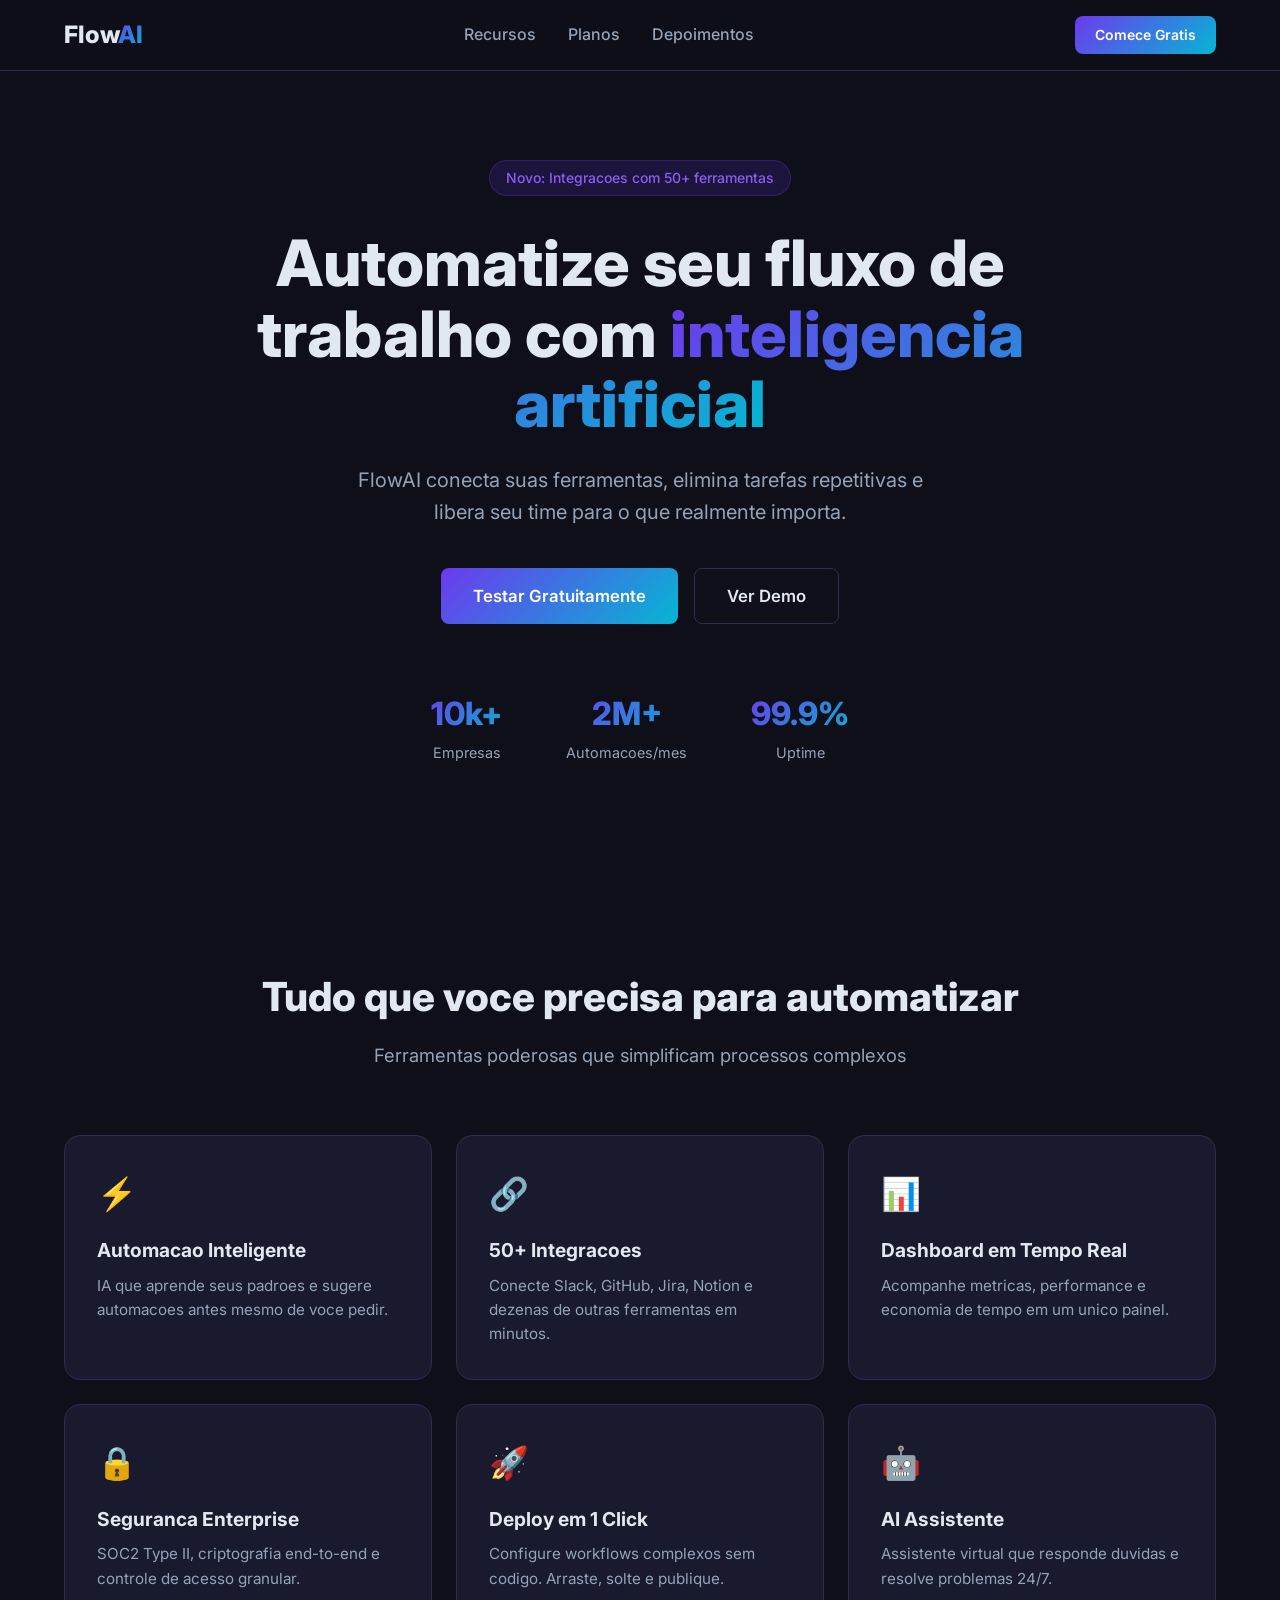
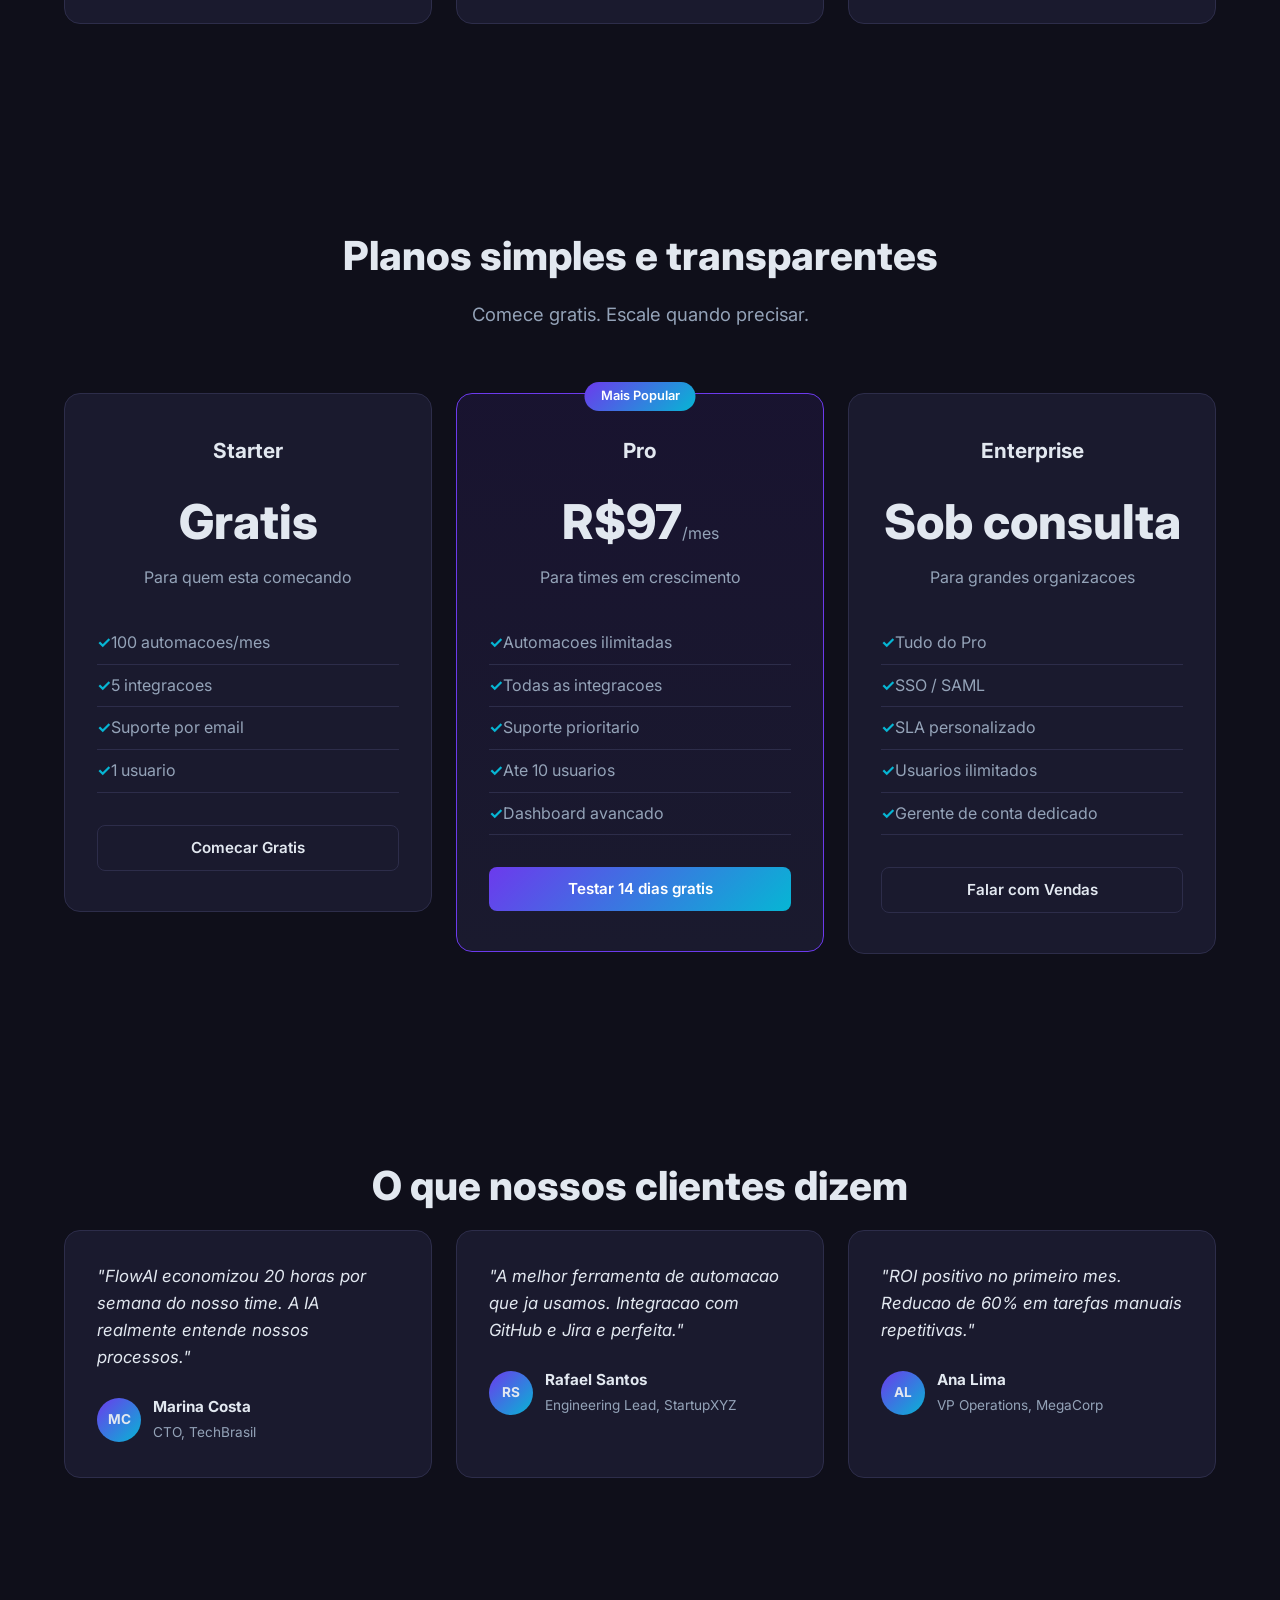
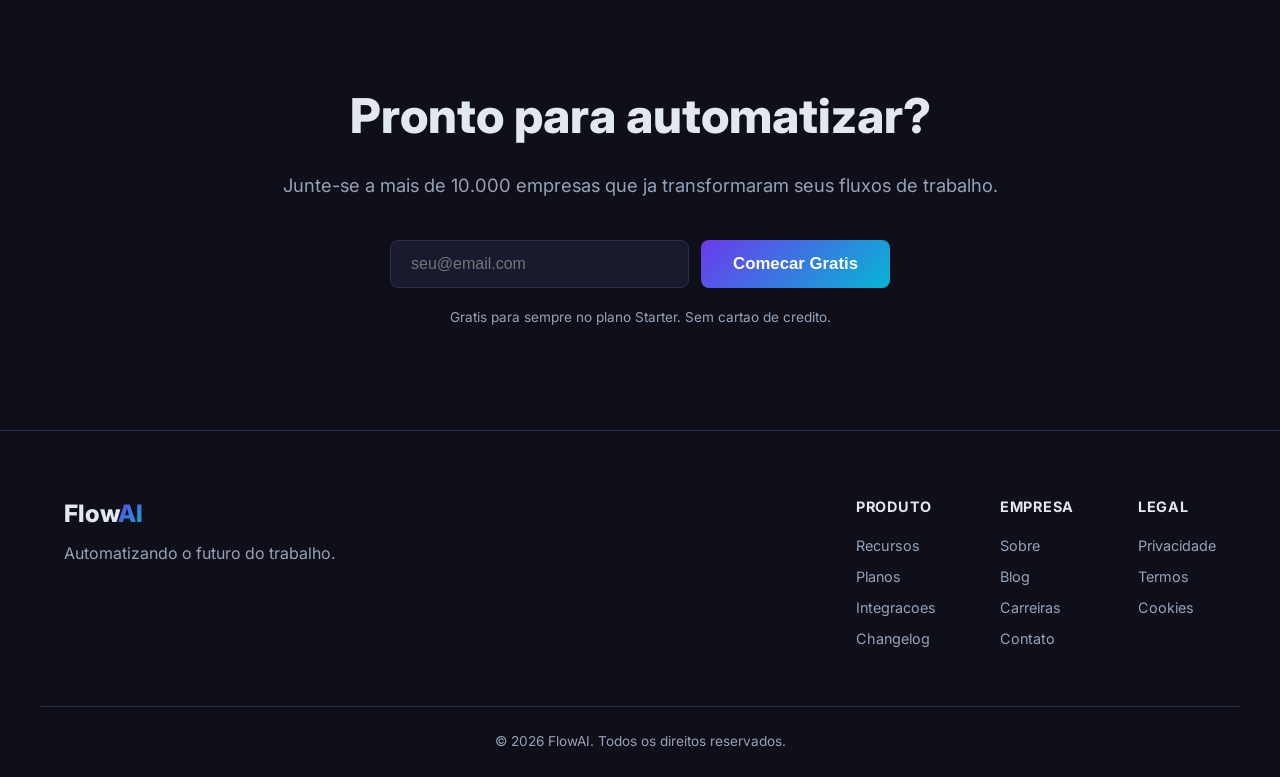
==== index.html @ 056bb3d0 "feat: initial landing page FlowAI" ====
<!DOCTYPE html>
<html lang="pt-BR">
<head>
    <meta charset="UTF-8">
    <meta name="viewport" content="width=device-width, initial-scale=1.0">
    <title>FlowAI - Automatize seu Fluxo de Trabalho</title>
    <link rel="stylesheet" href="style.css">
    <link rel="preconnect" href="https://fonts.googleapis.com">
    <link href="https://fonts.googleapis.com/css2?family=Inter:wght@400;500;600;700;800&display=swap" rel="stylesheet">
</head>
<body>
    <nav class="navbar">
        <div class="container nav-container">
            <a href="#" class="logo">Flow<span>AI</span></a>
            <ul class="nav-links">
                <li><a href="#features">Recursos</a></li>
                <li><a href="#pricing">Planos</a></li>
                <li><a href="#testimonials">Depoimentos</a></li>
            </ul>
            <a href="#cta" class="btn btn-nav">Comece Gratis</a>
        </div>
    </nav>

    <section class="hero">
        <div class="container">
            <div class="hero-badge">Novo: Integracoes com 50+ ferramentas</div>
            <h1>Automatize seu fluxo de trabalho com <span class="gradient-text">inteligencia artificial</span></h1>
            <p class="hero-subtitle">FlowAI conecta suas ferramentas, elimina tarefas repetitivas e libera seu time para o que realmente importa.</p>
            <div class="hero-cta">
                <a href="#cta" class="btn btn-primary btn-lg">Testar Gratuitamente</a>
                <a href="#demo" class="btn btn-outline btn-lg">Ver Demo</a>
            </div>
            <div class="hero-stats">
                <div class="stat">
                    <strong>10k+</strong>
                    <span>Empresas</span>
                </div>
                <div class="stat">
                    <strong>2M+</strong>
                    <span>Automacoes/mes</span>
                </div>
                <div class="stat">
                    <strong>99.9%</strong>
                    <span>Uptime</span>
                </div>
            </div>
        </div>
    </section>

    <section id="features" class="features">
        <div class="container">
            <h2 class="section-title">Tudo que voce precisa para automatizar</h2>
            <p class="section-subtitle">Ferramentas poderosas que simplificam processos complexos</p>
            <div class="features-grid">
                <div class="feature-card">
                    <div class="feature-icon">&#9889;</div>
                    <h3>Automacao Inteligente</h3>
                    <p>IA que aprende seus padroes e sugere automacoes antes mesmo de voce pedir.</p>
                </div>
                <div class="feature-card">
                    <div class="feature-icon">&#128279;</div>
                    <h3>50+ Integracoes</h3>
                    <p>Conecte Slack, GitHub, Jira, Notion e dezenas de outras ferramentas em minutos.</p>
                </div>
                <div class="feature-card">
                    <div class="feature-icon">&#128202;</div>
                    <h3>Dashboard em Tempo Real</h3>
                    <p>Acompanhe metricas, performance e economia de tempo em um unico painel.</p>
                </div>
                <div class="feature-card">
                    <div class="feature-icon">&#128274;</div>
                    <h3>Seguranca Enterprise</h3>
                    <p>SOC2 Type II, criptografia end-to-end e controle de acesso granular.</p>
                </div>
                <div class="feature-card">
                    <div class="feature-icon">&#128640;</div>
                    <h3>Deploy em 1 Click</h3>
                    <p>Configure workflows complexos sem codigo. Arraste, solte e publique.</p>
                </div>
                <div class="feature-card">
                    <div class="feature-icon">&#129302;</div>
                    <h3>AI Assistente</h3>
                    <p>Assistente virtual que responde duvidas e resolve problemas 24/7.</p>
                </div>
            </div>
        </div>
    </section>

    <section id="pricing" class="pricing">
        <div class="container">
            <h2 class="section-title">Planos simples e transparentes</h2>
            <p class="section-subtitle">Comece gratis. Escale quando precisar.</p>
            <div class="pricing-grid">
                <div class="pricing-card">
                    <h3>Starter</h3>
                    <div class="price">Gratis</div>
                    <p class="price-desc">Para quem esta comecando</p>
                    <ul class="pricing-features">
                        <li>100 automacoes/mes</li>
                        <li>5 integracoes</li>
                        <li>Suporte por email</li>
                        <li>1 usuario</li>
                    </ul>
                    <a href="#" class="btn btn-outline btn-block">Comecar Gratis</a>
                </div>
                <div class="pricing-card popular">
                    <div class="popular-badge">Mais Popular</div>
                    <h3>Pro</h3>
                    <div class="price">R$97<span>/mes</span></div>
                    <p class="price-desc">Para times em crescimento</p>
                    <ul class="pricing-features">
                        <li>Automacoes ilimitadas</li>
                        <li>Todas as integracoes</li>
                        <li>Suporte prioritario</li>
                        <li>Ate 10 usuarios</li>
                        <li>Dashboard avancado</li>
                    </ul>
                    <a href="#" class="btn btn-primary btn-block">Testar 14 dias gratis</a>
                </div>
                <div class="pricing-card">
                    <h3>Enterprise</h3>
                    <div class="price">Sob consulta</div>
                    <p class="price-desc">Para grandes organizacoes</p>
                    <ul class="pricing-features">
                        <li>Tudo do Pro</li>
                        <li>SSO / SAML</li>
                        <li>SLA personalizado</li>
                        <li>Usuarios ilimitados</li>
                        <li>Gerente de conta dedicado</li>
                    </ul>
                    <a href="#" class="btn btn-outline btn-block">Falar com Vendas</a>
                </div>
            </div>
        </div>
    </section>

    <section id="testimonials" class="testimonials">
        <div class="container">
            <h2 class="section-title">O que nossos clientes dizem</h2>
            <div class="testimonials-grid">
                <div class="testimonial-card">
                    <p>"FlowAI economizou 20 horas por semana do nosso time. A IA realmente entende nossos processos."</p>
                    <div class="testimonial-author">
                        <div class="author-avatar">MC</div>
                        <div>
                            <strong>Marina Costa</strong>
                            <span>CTO, TechBrasil</span>
                        </div>
                    </div>
                </div>
                <div class="testimonial-card">
                    <p>"A melhor ferramenta de automacao que ja usamos. Integracao com GitHub e Jira e perfeita."</p>
                    <div class="testimonial-author">
                        <div class="author-avatar">RS</div>
                        <div>
                            <strong>Rafael Santos</strong>
                            <span>Engineering Lead, StartupXYZ</span>
                        </div>
                    </div>
                </div>
                <div class="testimonial-card">
                    <p>"ROI positivo no primeiro mes. Reducao de 60% em tarefas manuais repetitivas."</p>
                    <div class="testimonial-author">
                        <div class="author-avatar">AL</div>
                        <div>
                            <strong>Ana Lima</strong>
                            <span>VP Operations, MegaCorp</span>
                        </div>
                    </div>
                </div>
            </div>
        </div>
    </section>

    <section id="cta" class="cta">
        <div class="container">
            <h2>Pronto para automatizar?</h2>
            <p>Junte-se a mais de 10.000 empresas que ja transformaram seus fluxos de trabalho.</p>
            <form class="cta-form">
                <input type="email" placeholder="seu@email.com" required>
                <button type="submit" class="btn btn-primary btn-lg">Comecar Gratis</button>
            </form>
            <small>Gratis para sempre no plano Starter. Sem cartao de credito.</small>
        </div>
    </section>

    <footer class="footer">
        <div class="container footer-container">
            <div class="footer-brand">
                <a href="#" class="logo">Flow<span>AI</span></a>
                <p>Automatizando o futuro do trabalho.</p>
            </div>
            <div class="footer-links">
                <div>
                    <h4>Produto</h4>
                    <a href="#">Recursos</a>
                    <a href="#">Planos</a>
                    <a href="#">Integracoes</a>
                    <a href="#">Changelog</a>
                </div>
                <div>
                    <h4>Empresa</h4>
                    <a href="#">Sobre</a>
                    <a href="#">Blog</a>
                    <a href="#">Carreiras</a>
                    <a href="#">Contato</a>
                </div>
                <div>
                    <h4>Legal</h4>
                    <a href="#">Privacidade</a>
                    <a href="#">Termos</a>
                    <a href="#">Cookies</a>
                </div>
            </div>
        </div>
        <div class="container footer-bottom">
            <p>&copy; 2026 FlowAI. Todos os direitos reservados.</p>
        </div>
    </footer>
</body>
</html>
---- style.css ----
* {
    margin: 0;
    padding: 0;
    box-sizing: border-box;
}

:root {
    --primary: #6C3AED;
    --primary-dark: #5B21B6;
    --primary-light: #8B5CF6;
    --accent: #06B6D4;
    --bg: #0F0F1A;
    --bg-card: #1A1A2E;
    --bg-card-hover: #222240;
    --text: #E2E8F0;
    --text-muted: #94A3B8;
    --border: #2D2D4A;
    --gradient: linear-gradient(135deg, #6C3AED, #06B6D4);
}

html {
    scroll-behavior: smooth;
}

body {
    font-family: 'Inter', -apple-system, BlinkMacSystemFont, sans-serif;
    background: var(--bg);
    color: var(--text);
    line-height: 1.6;
}

.container {
    max-width: 1200px;
    margin: 0 auto;
    padding: 0 24px;
}

/* Navbar */
.navbar {
    position: fixed;
    top: 0;
    left: 0;
    right: 0;
    z-index: 100;
    background: rgba(15, 15, 26, 0.85);
    backdrop-filter: blur(20px);
    border-bottom: 1px solid var(--border);
    padding: 16px 0;
}

.nav-container {
    display: flex;
    align-items: center;
    justify-content: space-between;
}

.logo {
    font-size: 1.5rem;
    font-weight: 800;
    text-decoration: none;
    color: var(--text);
}

.logo span {
    background: var(--gradient);
    -webkit-background-clip: text;
    -webkit-text-fill-color: transparent;
    background-clip: text;
}

.nav-links {
    display: flex;
    list-style: none;
    gap: 32px;
}

.nav-links a {
    text-decoration: none;
    color: var(--text-muted);
    font-weight: 500;
    transition: color 0.2s;
}

.nav-links a:hover {
    color: var(--text);
}

/* Buttons */
.btn {
    display: inline-flex;
    align-items: center;
    justify-content: center;
    padding: 10px 24px;
    border-radius: 8px;
    font-weight: 600;
    font-size: 0.95rem;
    text-decoration: none;
    cursor: pointer;
    border: none;
    transition: all 0.2s;
}

.btn-primary {
    background: var(--gradient);
    color: white;
}

.btn-primary:hover {
    opacity: 0.9;
    transform: translateY(-1px);
}

.btn-outline {
    border: 1px solid var(--border);
    color: var(--text);
    background: transparent;
}

.btn-outline:hover {
    border-color: var(--primary-light);
    background: rgba(108, 58, 237, 0.1);
}

.btn-nav {
    background: var(--gradient);
    color: white;
    padding: 8px 20px;
    font-size: 0.875rem;
}

.btn-lg {
    padding: 14px 32px;
    font-size: 1.05rem;
}

.btn-block {
    width: 100%;
}

/* Hero */
.hero {
    padding: 160px 0 100px;
    text-align: center;
}

.hero-badge {
    display: inline-block;
    padding: 6px 16px;
    border-radius: 100px;
    background: rgba(108, 58, 237, 0.15);
    border: 1px solid rgba(108, 58, 237, 0.3);
    color: var(--primary-light);
    font-size: 0.875rem;
    font-weight: 500;
    margin-bottom: 32px;
}

.hero h1 {
    font-size: 4rem;
    font-weight: 800;
    line-height: 1.1;
    max-width: 800px;
    margin: 0 auto 24px;
}

.gradient-text {
    background: var(--gradient);
    -webkit-background-clip: text;
    -webkit-text-fill-color: transparent;
    background-clip: text;
}

.hero-subtitle {
    font-size: 1.25rem;
    color: var(--text-muted);
    max-width: 600px;
    margin: 0 auto 40px;
}

.hero-cta {
    display: flex;
    gap: 16px;
    justify-content: center;
    margin-bottom: 64px;
}

.hero-stats {
    display: flex;
    justify-content: center;
    gap: 64px;
}

.stat strong {
    display: block;
    font-size: 2rem;
    font-weight: 800;
    background: var(--gradient);
    -webkit-background-clip: text;
    -webkit-text-fill-color: transparent;
    background-clip: text;
}

.stat span {
    color: var(--text-muted);
    font-size: 0.9rem;
}

/* Features */
.features {
    padding: 100px 0;
}

.section-title {
    text-align: center;
    font-size: 2.5rem;
    font-weight: 800;
    margin-bottom: 12px;
}

.section-subtitle {
    text-align: center;
    color: var(--text-muted);
    font-size: 1.15rem;
    margin-bottom: 64px;
}

.features-grid {
    display: grid;
    grid-template-columns: repeat(3, 1fr);
    gap: 24px;
}

.feature-card {
    background: var(--bg-card);
    border: 1px solid var(--border);
    border-radius: 16px;
    padding: 32px;
    transition: all 0.3s;
}

.feature-card:hover {
    background: var(--bg-card-hover);
    border-color: var(--primary);
    transform: translateY(-4px);
}

.feature-icon {
    font-size: 2rem;
    margin-bottom: 16px;
}

.feature-card h3 {
    font-size: 1.2rem;
    margin-bottom: 8px;
}

.feature-card p {
    color: var(--text-muted);
    font-size: 0.95rem;
}

/* Pricing */
.pricing {
    padding: 100px 0;
}

.pricing-grid {
    display: grid;
    grid-template-columns: repeat(3, 1fr);
    gap: 24px;
    align-items: start;
}

.pricing-card {
    background: var(--bg-card);
    border: 1px solid var(--border);
    border-radius: 16px;
    padding: 40px 32px;
    text-align: center;
    position: relative;
    transition: all 0.3s;
}

.pricing-card:hover {
    transform: translateY(-4px);
}

.pricing-card.popular {
    border-color: var(--primary);
    background: linear-gradient(180deg, rgba(108, 58, 237, 0.1) 0%, var(--bg-card) 100%);
}

.popular-badge {
    position: absolute;
    top: -12px;
    left: 50%;
    transform: translateX(-50%);
    background: var(--gradient);
    color: white;
    padding: 4px 16px;
    border-radius: 100px;
    font-size: 0.8rem;
    font-weight: 600;
}

.pricing-card h3 {
    font-size: 1.3rem;
    margin-bottom: 16px;
}

.price {
    font-size: 3rem;
    font-weight: 800;
    margin-bottom: 4px;
}

.price span {
    font-size: 1rem;
    font-weight: 400;
    color: var(--text-muted);
}

.price-desc {
    color: var(--text-muted);
    margin-bottom: 32px;
}

.pricing-features {
    list-style: none;
    text-align: left;
    margin-bottom: 32px;
}

.pricing-features li {
    padding: 8px 0;
    border-bottom: 1px solid var(--border);
    color: var(--text-muted);
}

.pricing-features li::before {
    content: "\2713 ";
    color: var(--accent);
    font-weight: 700;
}

/* Testimonials */
.testimonials {
    padding: 100px 0;
}

.testimonials-grid {
    display: grid;
    grid-template-columns: repeat(3, 1fr);
    gap: 24px;
}

.testimonial-card {
    background: var(--bg-card);
    border: 1px solid var(--border);
    border-radius: 16px;
    padding: 32px;
}

.testimonial-card p {
    font-size: 1.05rem;
    font-style: italic;
    margin-bottom: 24px;
    color: var(--text);
}

.testimonial-author {
    display: flex;
    align-items: center;
    gap: 12px;
}

.author-avatar {
    width: 44px;
    height: 44px;
    border-radius: 50%;
    background: var(--gradient);
    display: flex;
    align-items: center;
    justify-content: center;
    font-weight: 700;
    font-size: 0.85rem;
}

.testimonial-author strong {
    display: block;
    font-size: 0.95rem;
}

.testimonial-author span {
    font-size: 0.85rem;
    color: var(--text-muted);
}

/* CTA */
.cta {
    padding: 100px 0;
    text-align: center;
}

.cta h2 {
    font-size: 3rem;
    font-weight: 800;
    margin-bottom: 16px;
}

.cta p {
    color: var(--text-muted);
    font-size: 1.15rem;
    margin-bottom: 40px;
}

.cta-form {
    display: flex;
    gap: 12px;
    max-width: 500px;
    margin: 0 auto 16px;
}

.cta-form input {
    flex: 1;
    padding: 14px 20px;
    border-radius: 8px;
    border: 1px solid var(--border);
    background: var(--bg-card);
    color: var(--text);
    font-size: 1rem;
    outline: none;
    transition: border-color 0.2s;
}

.cta-form input:focus {
    border-color: var(--primary);
}

.cta small {
    color: var(--text-muted);
    font-size: 0.85rem;
}

/* Footer */
.footer {
    border-top: 1px solid var(--border);
    padding: 64px 0 0;
}

.footer-container {
    display: flex;
    justify-content: space-between;
    margin-bottom: 48px;
}

.footer-brand p {
    color: var(--text-muted);
    margin-top: 8px;
}

.footer-links {
    display: flex;
    gap: 64px;
}

.footer-links h4 {
    margin-bottom: 16px;
    font-size: 0.9rem;
    text-transform: uppercase;
    letter-spacing: 0.05em;
    color: var(--text);
}

.footer-links a {
    display: block;
    color: var(--text-muted);
    text-decoration: none;
    font-size: 0.9rem;
    margin-bottom: 8px;
    transition: color 0.2s;
}

.footer-links a:hover {
    color: var(--text);
}

.footer-bottom {
    border-top: 1px solid var(--border);
    padding: 24px 0;
    text-align: center;
}

.footer-bottom p {
    color: var(--text-muted);
    font-size: 0.85rem;
}

/* Responsive */
@media (max-width: 768px) {
    .nav-links {
        display: none;
    }

    .hero h1 {
        font-size: 2.5rem;
    }

    .hero-cta {
        flex-direction: column;
        align-items: center;
    }

    .hero-stats {
        flex-direction: column;
        gap: 24px;
    }

    .features-grid,
    .pricing-grid,
    .testimonials-grid {
        grid-template-columns: 1fr;
    }

    .cta h2 {
        font-size: 2rem;
    }

    .cta-form {
        flex-direction: column;
    }

    .footer-container {
        flex-direction: column;
        gap: 40px;
    }

    .footer-links {
        flex-wrap: wrap;
        gap: 32px;
    }
}
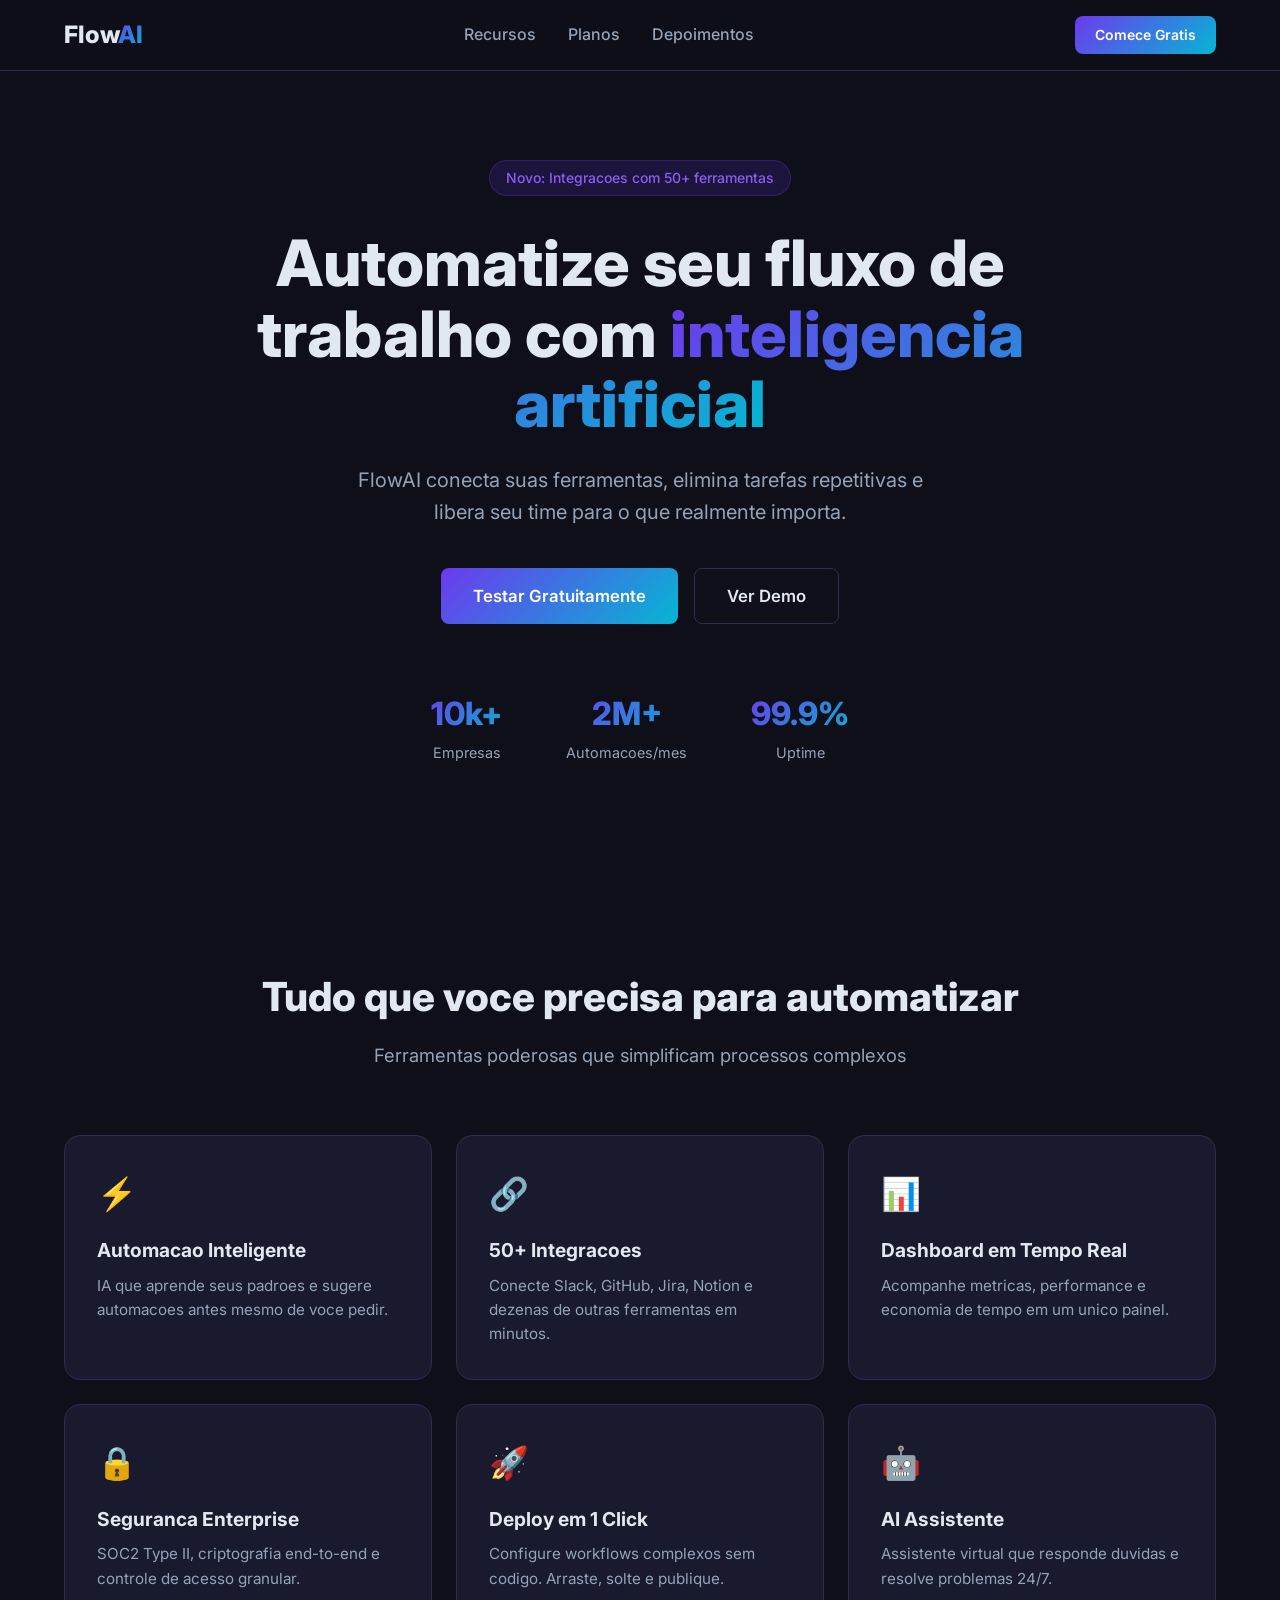
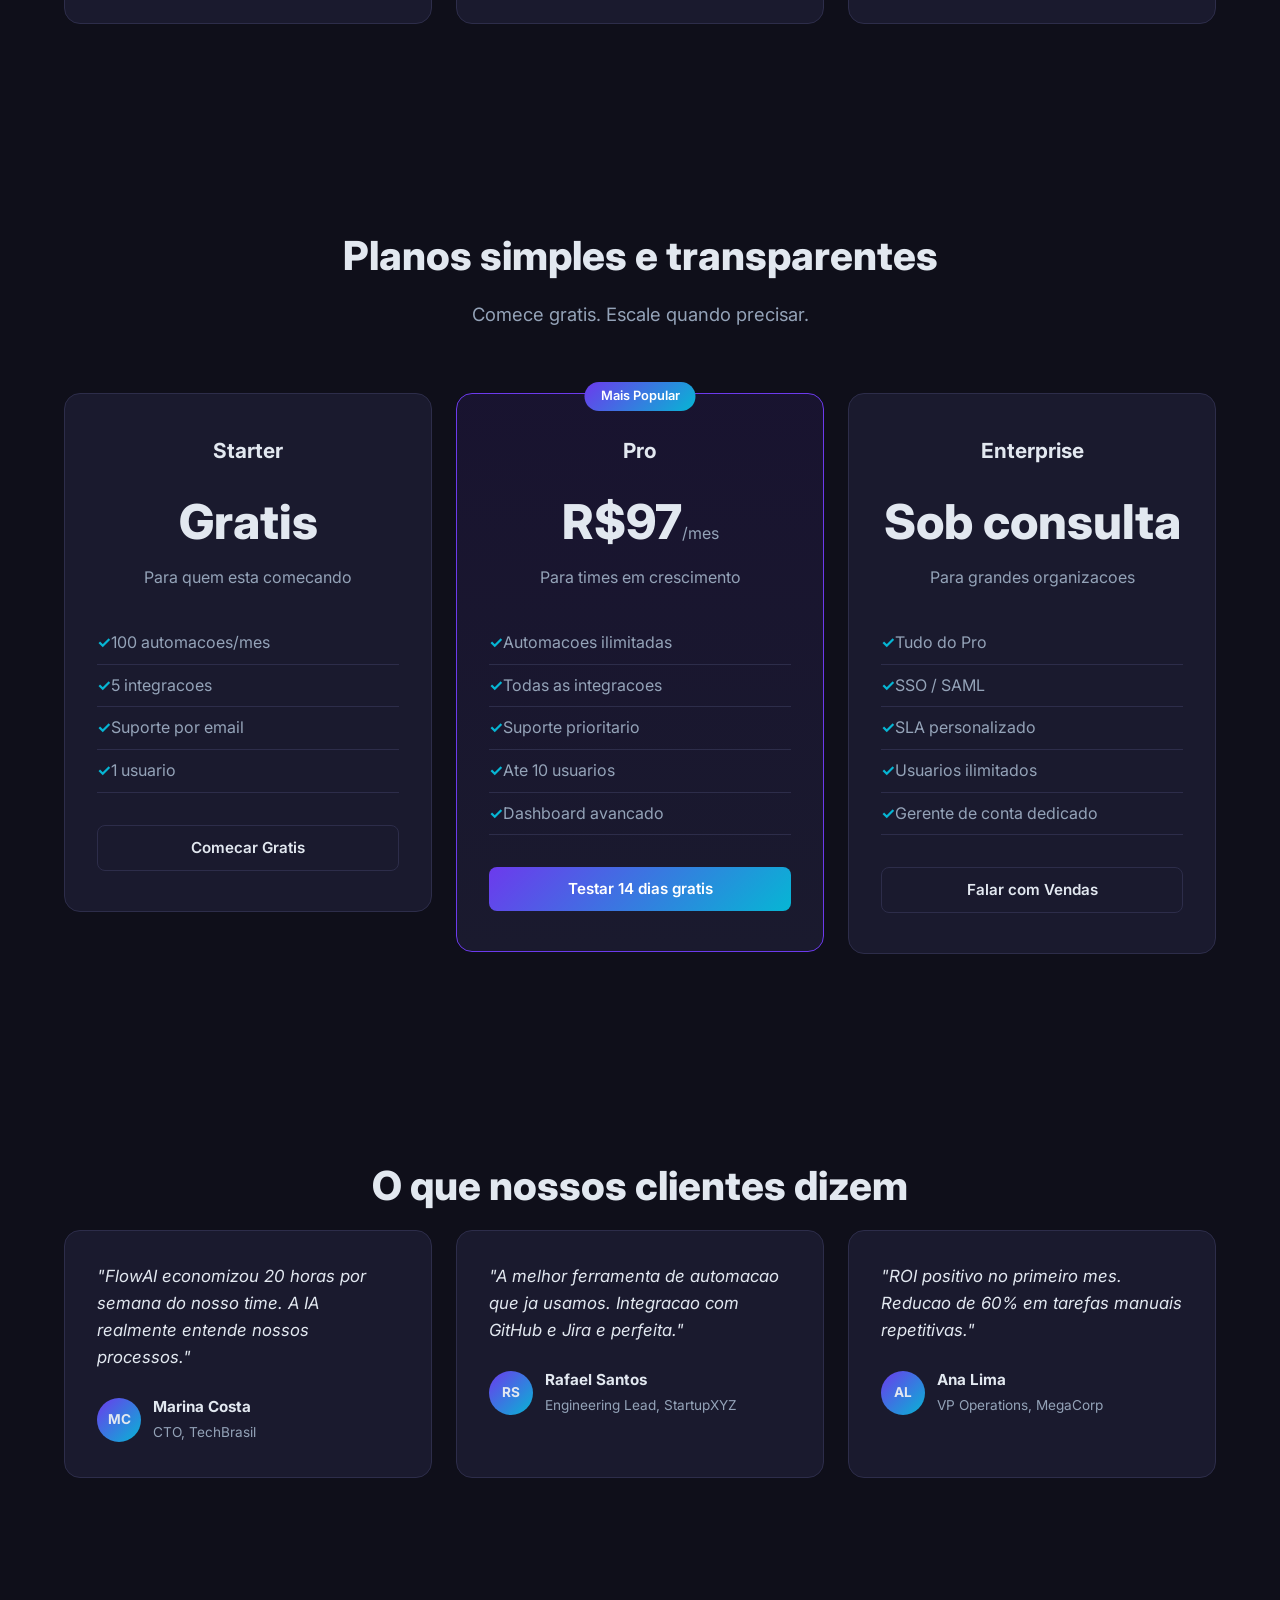
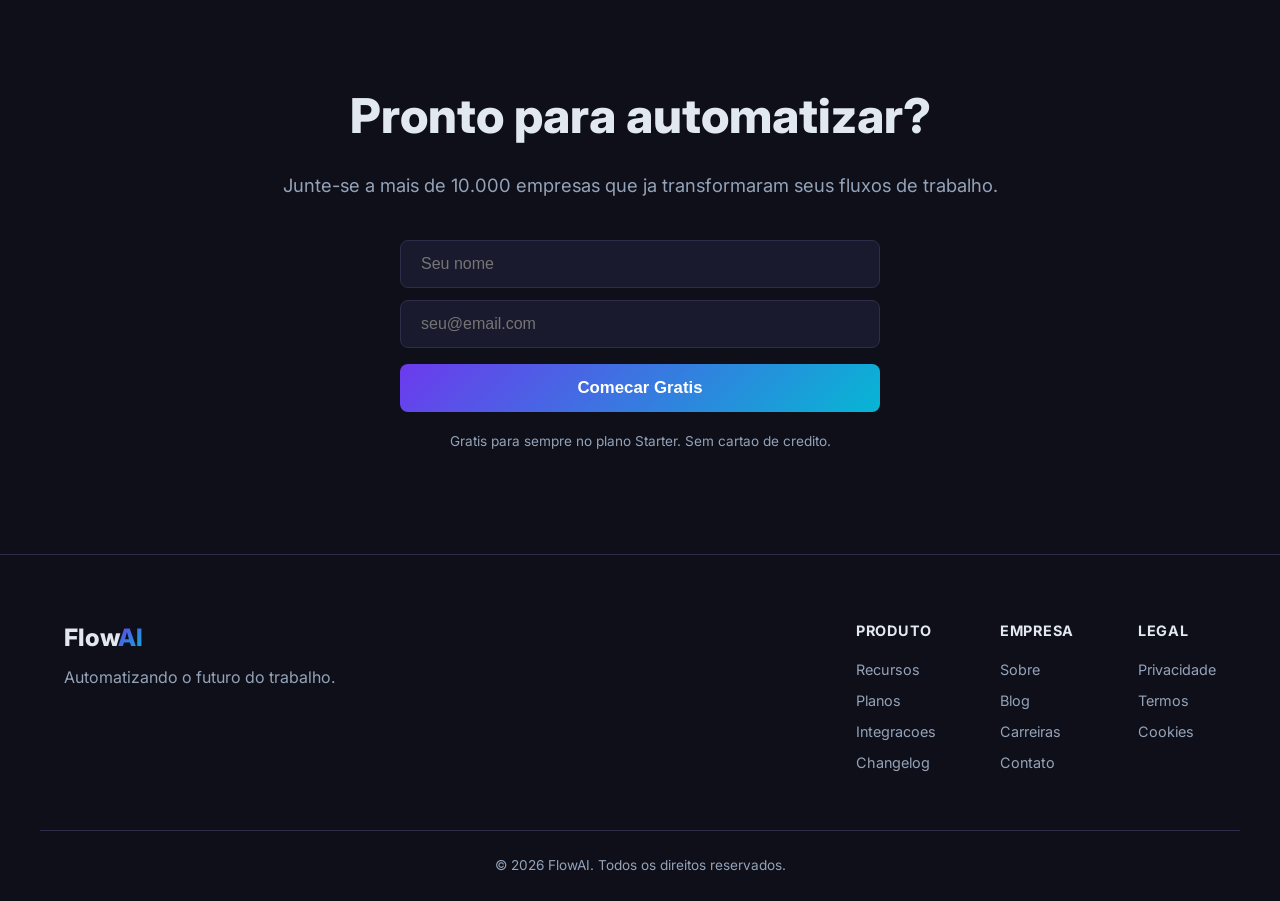
==== commit 32436ba9: "feat: add lead capture form with nome and email fields" ====
--- a/index.html
+++ b/index.html
@@ -176,10 +176,16 @@
         <div class="container">
             <h2>Pronto para automatizar?</h2>
             <p>Junte-se a mais de 10.000 empresas que ja transformaram seus fluxos de trabalho.</p>
-            <form class="cta-form">
-                <input type="email" placeholder="seu@email.com" required>
-                <button type="submit" class="btn btn-primary btn-lg">Comecar Gratis</button>
+            <form class="cta-form" id="leadForm">
+                <div class="form-fields">
+                    <input type="text" name="nome" placeholder="Seu nome" required>
+                    <input type="email" name="email" placeholder="seu@email.com" required>
+                </div>
+                <button type="submit" class="btn btn-primary btn-lg btn-block">Comecar Gratis</button>
             </form>
+            <div id="formSuccess" class="form-success" style="display:none;">
+                <p>Cadastro realizado com sucesso! Em breve entraremos em contato.</p>
+            </div>
             <small>Gratis para sempre no plano Starter. Sem cartao de credito.</small>
         </div>
     </section>
@@ -217,5 +223,17 @@
             <p>&copy; 2026 FlowAI. Todos os direitos reservados.</p>
         </div>
     </footer>
+    <script>
+        document.getElementById('leadForm').addEventListener('submit', function(e) {
+            e.preventDefault();
+            var nome = this.nome.value.trim();
+            var email = this.email.value.trim();
+            if (nome && email) {
+                console.log('Lead capturado:', { nome: nome, email: email });
+                this.style.display = 'none';
+                document.getElementById('formSuccess').style.display = 'block';
+            }
+        });
+    </script>
 </body>
 </html>
--- a/style.css
+++ b/style.css
@@ -416,13 +416,20 @@
 
 .cta-form {
     display: flex;
+    flex-direction: column;
+    gap: 16px;
+    max-width: 480px;
+    margin: 0 auto 16px;
+}
+
+.form-fields {
+    display: flex;
+    flex-direction: column;
     gap: 12px;
-    max-width: 500px;
-    margin: 0 auto 16px;
 }
 
 .cta-form input {
-    flex: 1;
+    width: 100%;
     padding: 14px 20px;
     border-radius: 8px;
     border: 1px solid var(--border);
@@ -435,6 +442,17 @@
 
 .cta-form input:focus {
     border-color: var(--primary);
+}
+
+.form-success {
+    max-width: 480px;
+    margin: 0 auto;
+    padding: 20px;
+    border-radius: 12px;
+    background: rgba(6, 182, 212, 0.1);
+    border: 1px solid var(--accent);
+    color: var(--accent);
+    font-weight: 500;
 }
 
 .cta small {
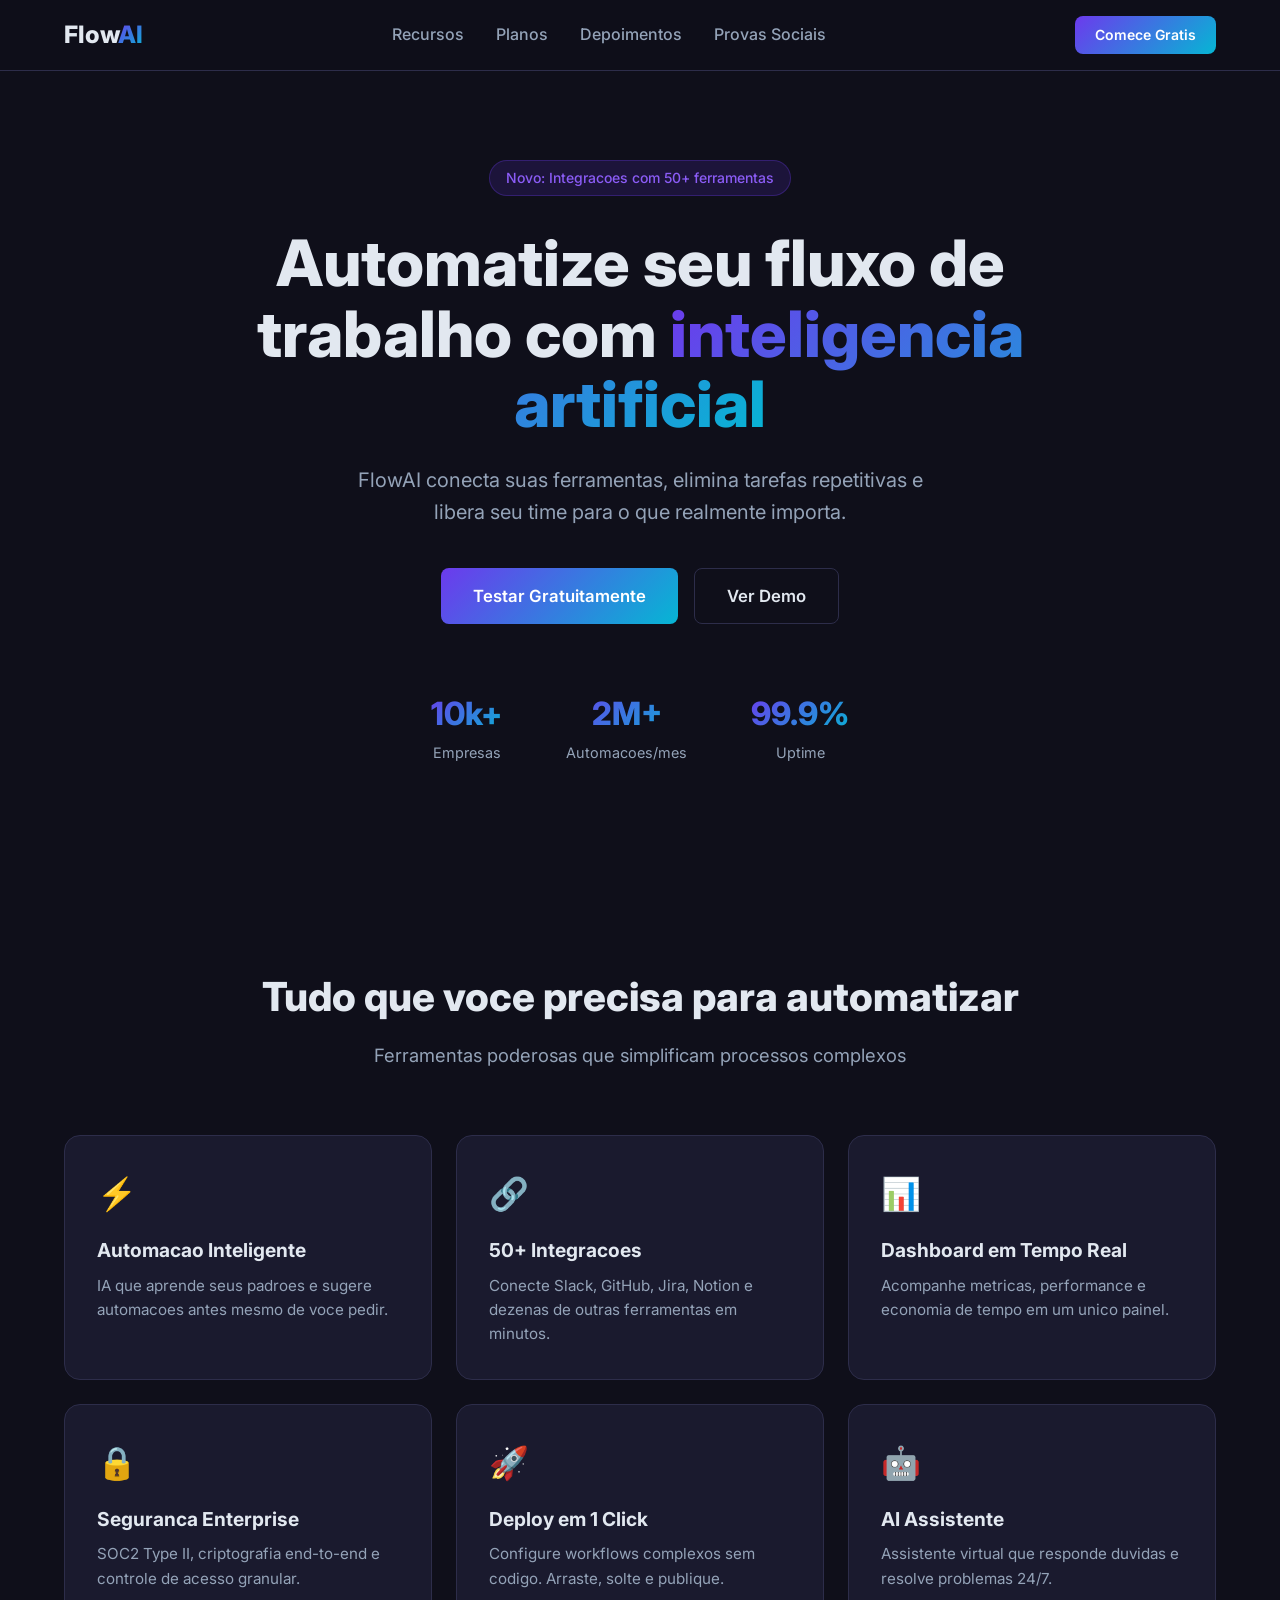
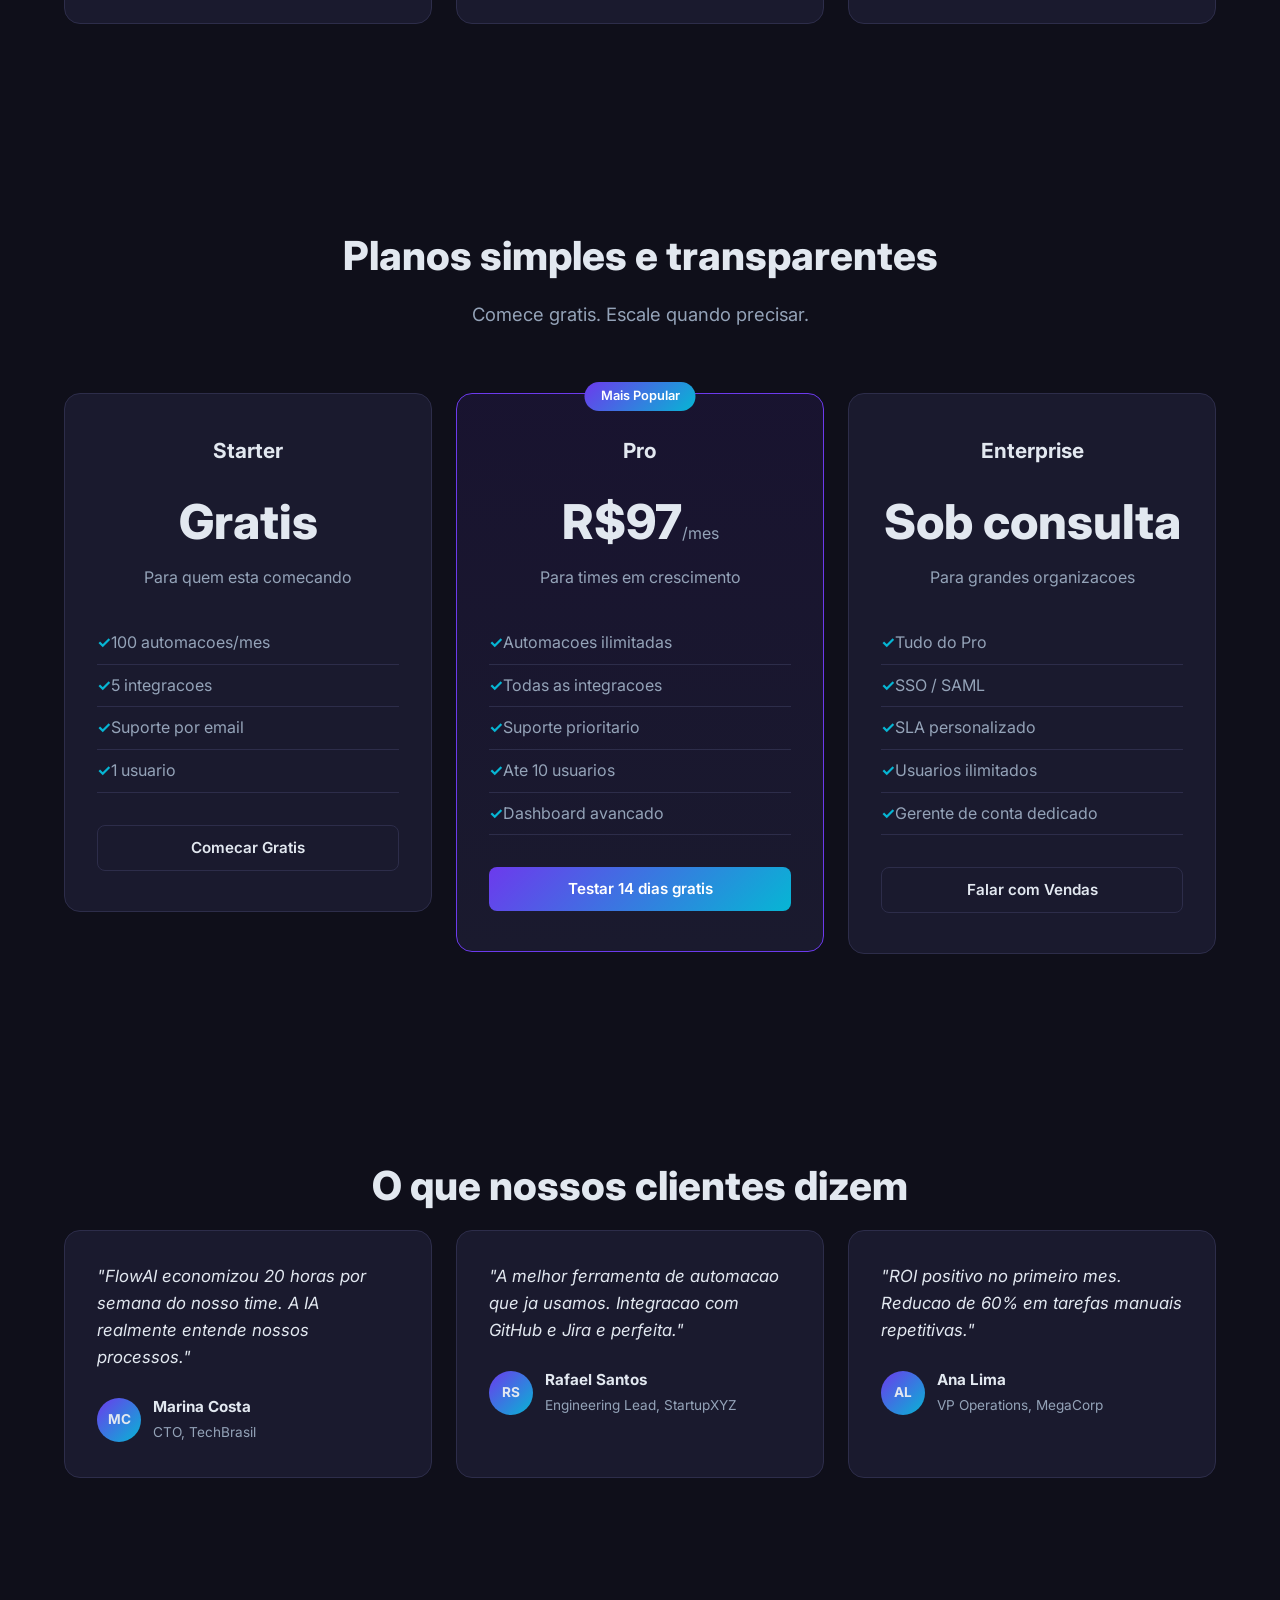
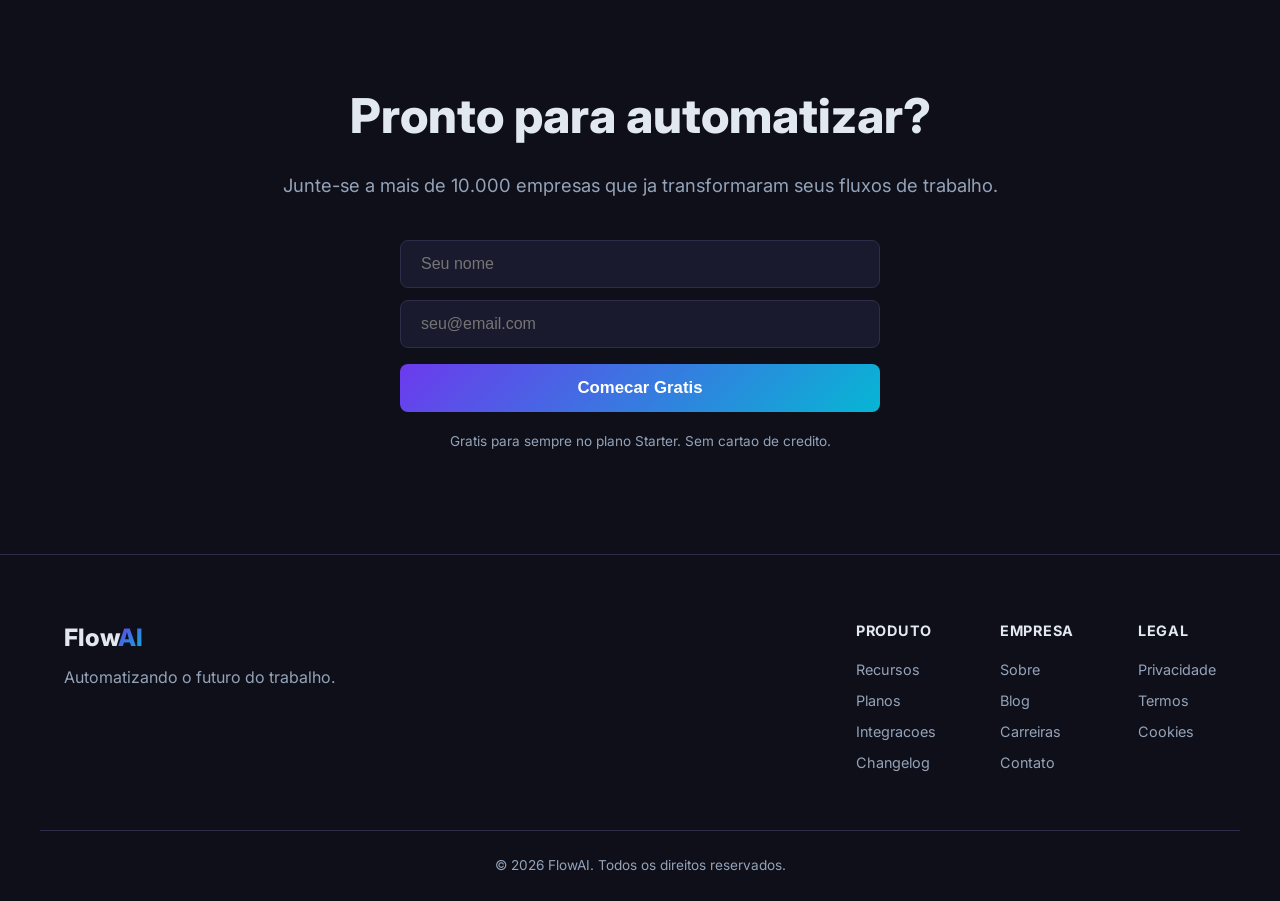
==== commit 17054464: "feat: add social proof link to navigation menu" ====
--- a/index.html
+++ b/index.html
@@ -16,6 +16,7 @@
                 <li><a href="#features">Recursos</a></li>
                 <li><a href="#pricing">Planos</a></li>
                 <li><a href="#testimonials">Depoimentos</a></li>
+                <li><a href="provas-sociais.html">Provas Sociais</a></li>
             </ul>
             <a href="#cta" class="btn btn-nav">Comece Gratis</a>
         </div>
